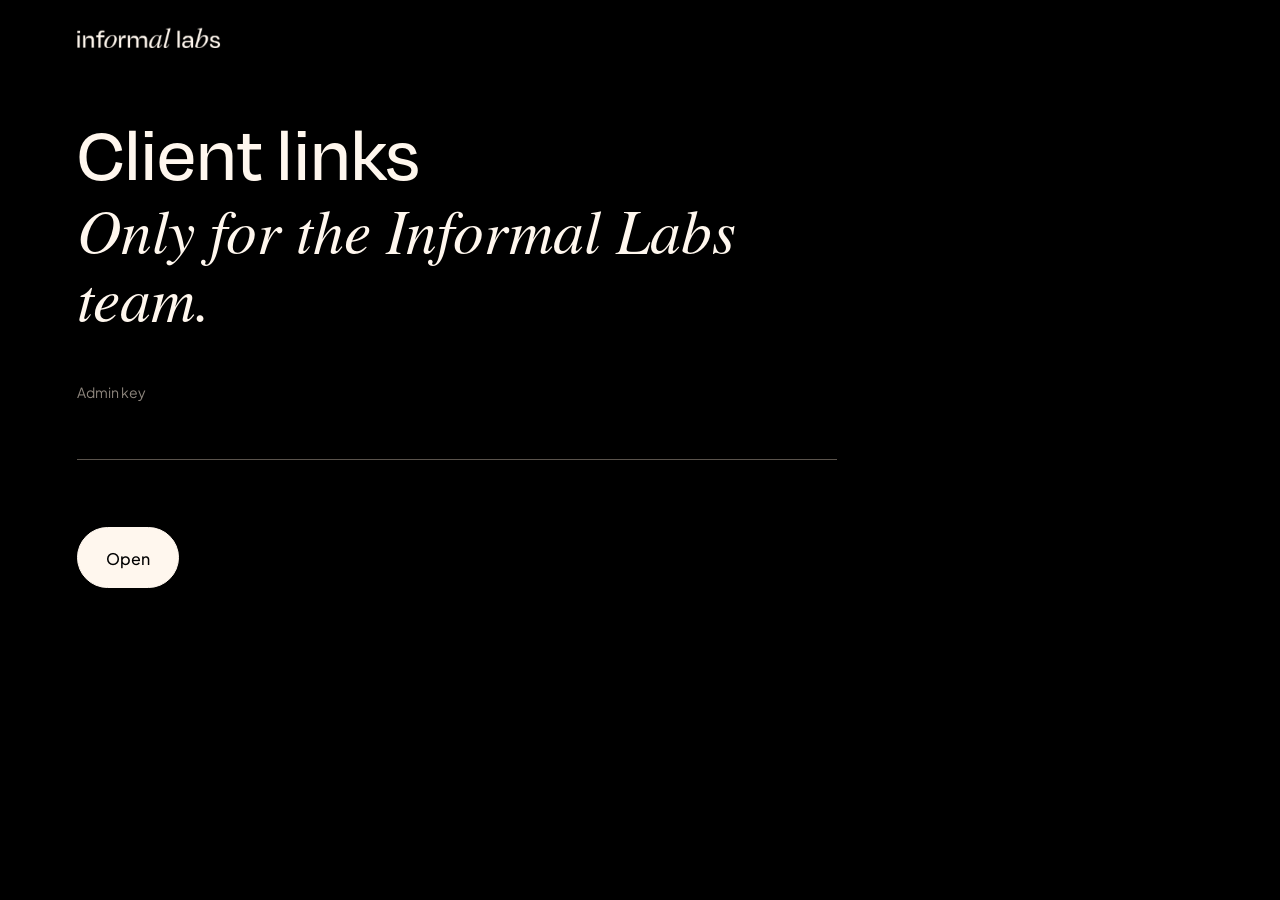
==== admin.html @ d2001a32 "Informal Labs client welcome page Co-Authored-By: Claude Opus 5.5 <noreply@anthropic.com> Claude-Ses" ====
<!doctype html>
<html lang="en">
<head>
<meta charset="utf-8">
<meta name="viewport" content="width=device-width, initial-scale=1">
<meta name="robots" content="noindex, nofollow">
<title>Client links</title>
<link rel="icon" href="favicon.svg" type="image/svg+xml">
<link rel="stylesheet" href="styles.css">
<style>
  [hidden] { display: none !important; }
  main { align-items: flex-start; }
  .screen { display: block; }
  .row { display: grid; grid-template-columns: repeat(3, minmax(0, 1fr)); gap: 28px; max-width: 1000px; }
  .row .field { margin-top: 32px; }
  .field input { font-size: 26px; }
  .result { margin-top: 36px; max-width: 900px; border-top: 1px solid var(--line); padding-top: 24px; display: none; }
  .result.is-on { display: block; }
  .url { font-family: var(--ui); font-size: 16px; word-break: break-all; margin: 8px 0 16px; }
  .message { white-space: pre-wrap; font-size: 16px; color: #cfc6bc; border-left: 1px solid var(--line-strong); padding-left: 16px; margin: 8px 0 16px; max-width: 60ch; }
  table { width: 100%; max-width: 1000px; border-collapse: collapse; margin-top: 18px; font-family: var(--ui); font-size: 14px; }
  th { text-align: left; font-weight: 500; color: var(--muted); padding: 10px 12px 10px 0; border-bottom: 1px solid var(--line); }
  td { padding: 12px 12px 12px 0; border-bottom: 1px solid var(--line); vertical-align: top; }
  .state-used { color: var(--cream); }
  .state-waiting, .state-opened { color: var(--muted); }
  .state-expired { color: var(--error); }
  section + section { margin-top: 72px; }
  @media (max-width: 760px) { .row { grid-template-columns: 1fr; gap: 0; } table { font-size: 13px; } .hide-sm { display: none; } }
</style>
</head>
<body class="is-quiet">
<header class="top"><img src="logo.png" alt="Informal Labs" class="logo" width="160" height="22"></header>
<main>
  <div style="width:100%">
    <section class="screen" id="login">
      <h2>Client links<span class="italic">Only for the Informal Labs team.</span></h2>
      <div class="field"><label for="key">Admin key</label><input id="key" type="password" autocomplete="current-password"></div>
      <p class="error" id="keyerr" role="alert"></p>
      <div class="actions"><button class="btn" id="unlock" type="button">Open</button></div>
    </section>

    <div id="tools" hidden>
      <section class="screen">
        <h2>New client link</h2>
        <p class="hint">Each link works once and lasts 30 days. Anything you fill in here is pre-filled for the client, who can still change it.</p>
        <div class="row">
          <div class="field"><label for="company">Company</label><input id="company" placeholder="Lumen Coffee"></div>
          <div class="field"><label for="first_name">First name</label><input id="first_name" placeholder="Sofia"></div>
          <div class="field"><label for="email">Email</label><input id="email" type="email" placeholder="sofia@lumen.com"></div>
        </div>
        <p class="error" id="createerr" role="alert"></p>
        <div class="actions"><button class="btn" id="create" type="button">Create link</button></div>
        <div class="result" id="result">
          <p class="hint">Their link</p>
          <p class="url" id="url"></p>
          <div class="actions" style="margin-top:0"><button class="btn" id="copyurl" type="button">Copy link</button><button class="link" id="copymsg" type="button">Copy link with message</button><span class="hint" id="copied" style="margin:0"></span></div>
          <p class="hint" style="margin-top:22px">Message</p>
          <p class="message" id="msg"></p>
        </div>
      </section>
      <section class="screen">
        <h2>Recent links</h2>
        <table><thead><tr><th>Company</th><th class="hide-sm">Email</th><th>Created</th><th>Status</th></tr></thead><tbody id="list"></tbody></table>
      </section>
    </div>
  </div>
</main>
<script>
(function () {
  var API = "https://nxkrzbxlizqtecxgurxu.supabase.co/functions/v1/onboarding";
  var base = location.origin + "/";
  var key = "";
  try { key = localStorage.getItem("il_admin_key") || ""; } catch (e) {}
  var $ = function (id) { return document.getElementById(id); };
  function post(body) { return fetch(API, { method: "POST", headers: { "Content-Type": "application/json" }, body: JSON.stringify(body) }).then(function (r) { return r.json(); }); }
  function fmt(d) { return d ? new Date(d).toLocaleDateString(undefined, { day: "numeric", month: "short" }) : ""; }
  function esc(s) { return String(s || "").replace(/[&<>"']/g, function (c) { return { "&": "&amp;", "<": "&lt;", ">": "&gt;", '"': "&quot;", "'": "&#39;" }[c]; }); }

  function load() {
    return post({ action: "list", admin_key: key }).then(function (j) {
      if (!j.ok) throw new Error("unauthorized");
      $("list").innerHTML = j.invites.map(function (i) {
        var state = i.used_at ? ["used", "Submitted " + fmt(i.used_at)] : new Date(i.expires_at) < new Date() ? ["expired", "Expired"] : i.opened_at ? ["opened", "Opened, not sent"] : ["waiting", "Not opened yet"];
        return "<tr><td>" + esc(i.company || "No name") + "</td><td class=\"hide-sm\">" + esc(i.email) + "</td><td>" + fmt(i.created_at) + "</td><td class=\"state-" + state[0] + "\">" + state[1] + "</td></tr>";
      }).join("") || "<tr><td colspan=\"4\" class=\"muted\">No links yet. Create the first one above.</td></tr>";
    });
  }
  function unlock() {
    key = $("key").value.trim() || key;
    load().then(function () {
      try { localStorage.setItem("il_admin_key", key); } catch (e) {}
      $("login").hidden = true; $("tools").hidden = false; $("company").focus();
    }).catch(function () { $("keyerr").textContent = "That key didn't work. Check it and try again."; $("login").hidden = false; });
  }
  $("unlock").addEventListener("click", unlock);
  $("key").addEventListener("keydown", function (e) { if (e.key === "Enter") unlock(); });
  if (key) unlock();

  $("create").addEventListener("click", function () {
    var btn = $("create"); btn.disabled = true; $("createerr").textContent = "";
    post({ action: "create", admin_key: key, company: $("company").value, first_name: $("first_name").value, email: $("email").value })
      .then(function (j) {
        btn.disabled = false;
        if (!j.ok) { $("createerr").textContent = "Couldn't create the link. Try again."; return; }
        var url = base + "?t=" + j.token;
        var name = $("first_name").value.trim();
        $("url").textContent = url;
        $("msg").textContent = "Hey" + (name ? " " + name : "") + ",\n\nSo happy to be starting this together. Here's your personal welcome page, it takes about two minutes and sets everything up on our side:\n\n" + url + "\n\nOnce you're done you can book our kickoff call right there.\n\nTalk soon,\nTomás";
        $("result").classList.add("is-on");
        ["company", "first_name", "email"].forEach(function (id) { $(id).value = ""; });
        load();
      }).catch(function () { btn.disabled = false; $("createerr").textContent = "No connection. Try again."; });
  });
  function copy(text) { navigator.clipboard.writeText(text).then(function () { $("copied").textContent = "Copied"; setTimeout(function () { $("copied").textContent = ""; }, 1800); }); }
  $("copyurl").addEventListener("click", function () { copy($("url").textContent); });
  $("copymsg").addEventListener("click", function () { copy($("msg").textContent); });
})();
</script>
</body>
</html>
---- styles.css ----
@font-face { font-family: "Degular"; src: url("fonts/Degular-Medium.woff2") format("woff2"); font-weight: 500; font-display: swap; }
@font-face { font-family: "Degular"; src: url("fonts/Degular-Regular.woff2") format("woff2"); font-weight: 400; font-display: swap; }
@font-face { font-family: "Stix General"; src: url("fonts/STIXGeneralItalic.woff2") format("woff2"); font-weight: 400; font-style: italic; font-display: swap; }
@font-face { font-family: "Satoshi"; src: url("fonts/Satoshi-Regular.woff2") format("woff2"); font-weight: 400; font-display: swap; }
@font-face { font-family: "Satoshi"; src: url("fonts/Satoshi-Medium.woff2") format("woff2"); font-weight: 500; font-display: swap; }
@font-face { font-family: "Plus Jakarta"; src: url("fonts/PlusJakartaSans-Regular.woff2") format("woff2"); font-weight: 400; font-display: swap; }
@font-face { font-family: "Plus Jakarta"; src: url("fonts/PlusJakartaSans-Medium.woff2") format("woff2"); font-weight: 500; font-display: swap; }

:root {
  --black: #000000;
  --cream: #fff7ee;
  --muted: #8f877e;
  --line: #2b2723;
  --line-strong: #5a534c;
  --error: #f2b8a2;
  --display: "Degular", Impact, sans-serif;
  --accent: "Stix General", Georgia, serif;
  --body: "Satoshi", "Helvetica Neue", Arial, sans-serif;
  --ui: "Plus Jakarta", "Helvetica Neue", Arial, sans-serif;
  --gutter: clamp(20px, 6vw, 96px);
}

* { box-sizing: border-box; }
html, body { margin: 0; height: 100%; }
body {
  background: var(--black);
  color: var(--cream);
  font-family: var(--body);
  font-size: 18px;
  line-height: 1.55;
  -webkit-font-smoothing: antialiased;
  overflow-x: hidden;
}

/* Background motion: sits behind everything, heavily veiled so text always wins */
.bg { position: fixed; inset: 0; width: 100%; height: 100%; object-fit: cover; opacity: 0; transition: opacity 1.6s ease; z-index: 0; }
.bg.is-ready { opacity: 1; }
.veil { position: fixed; inset: 0; z-index: 1; background: linear-gradient(90deg, rgba(0,0,0,.92) 0%, rgba(0,0,0,.78) 55%, rgba(0,0,0,.55) 100%); transition: background 1s ease; }
body.is-quiet .veil { background: rgba(0,0,0,.9); }

.top { position: fixed; top: 0; left: 0; right: 0; z-index: 3; padding: 28px var(--gutter) 0; }
.logo { display: block; height: 20px; width: auto; }
.progress { margin-top: 22px; height: 1px; background: var(--line); }
.progress span { display: block; height: 100%; width: 0; background: var(--cream); transition: width .6s cubic-bezier(.2,.7,.2,1); }

main { position: relative; z-index: 2; min-height: 100vh; min-height: 100dvh; display: flex; align-items: center; padding: 120px var(--gutter) 80px; }

.screen { display: none; width: 100%; max-width: 980px; }
.screen.is-active { display: block; animation: rise .7s cubic-bezier(.2,.7,.2,1) both; }
@keyframes rise { from { opacity: 0; transform: translateY(18px); } to { opacity: 1; transform: none; } }

h1, h2 { font-family: var(--display); font-weight: 500; margin: 0; letter-spacing: -0.01em; }
h1 { font-size: clamp(56px, 11vw, 168px); line-height: .9; }
h2 { font-size: clamp(36px, 6vw, 84px); line-height: .98; max-width: 16ch; }
.italic { display: block; font-family: var(--accent); font-style: italic; font-weight: 400; letter-spacing: 0; }
h1 .italic { font-size: .62em; line-height: 1.05; margin-top: .18em; }
h2 .italic { font-size: .8em; line-height: 1.1; margin-top: .1em; }

.lede { font-size: clamp(18px, 1.6vw, 21px); max-width: 52ch; margin: 28px 0 0; }
.muted { color: var(--muted); }
.hint { font-family: var(--ui); font-size: 14px; color: var(--muted); margin: 14px 0 0; }

/* Answer field: one big underlined line */
.field { margin-top: 44px; max-width: 760px; }
.field + .field { margin-top: 28px; }
.field label { display: block; font-family: var(--ui); font-size: 14px; color: var(--muted); margin-bottom: 6px; }
.field input, .field textarea {
  width: 100%; background: transparent; border: 0; border-bottom: 1px solid var(--line-strong);
  color: var(--cream); font-family: var(--display); font-weight: 400; font-size: clamp(26px, 3.4vw, 44px);
  line-height: 1.2; padding: 8px 0 12px; border-radius: 0; outline: none; resize: none;
}
.field textarea { font-family: var(--body); font-size: clamp(20px, 2vw, 26px); line-height: 1.45; min-height: 3.2em; }
.field input::placeholder, .field textarea::placeholder { color: #4a443e; }
.field input:focus, .field textarea:focus { border-bottom-color: var(--cream); }
.field.has-error input, .field.has-error textarea { border-bottom-color: var(--error); }
.error { font-family: var(--ui); font-size: 14px; color: var(--error); margin: 10px 0 0; min-height: 1.2em; }

.actions { display: flex; align-items: center; gap: 22px; margin-top: 40px; flex-wrap: wrap; }
.btn {
  font-family: var(--ui); font-weight: 500; font-size: 16px; letter-spacing: .01em;
  background: var(--cream); color: var(--black); border: 1px solid var(--cream);
  padding: 15px 28px; border-radius: 999px; cursor: pointer; transition: background .2s, color .2s;
}
.btn:hover { background: transparent; color: var(--cream); }
.btn[disabled] { opacity: .5; cursor: wait; }
.link { font-family: var(--ui); font-size: 15px; color: var(--muted); background: none; border: 0; padding: 0; cursor: pointer; text-decoration: underline; text-underline-offset: 4px; }
.link:hover { color: var(--cream); }
.keys { font-family: var(--ui); font-size: 13px; color: var(--muted); }
.keys kbd { font-family: inherit; border: 1px solid var(--line-strong); border-radius: 4px; padding: 1px 6px; }

:focus-visible { outline: 2px solid var(--cream); outline-offset: 4px; }
.field input:focus-visible, .field textarea:focus-visible { outline: none; }

/* What happens next: a real sequence, so it is numbered */
.timeline { list-style: none; margin: 56px 0 0; padding: 0; display: grid; grid-template-columns: repeat(4, minmax(0, 1fr)); gap: 0; border-top: 1px solid var(--line); max-width: 1100px; }
.timeline li { padding: 22px 24px 0 0; position: relative; }
.timeline li::before { content: ""; position: absolute; top: -4px; left: 0; width: 7px; height: 7px; border-radius: 50%; background: var(--cream); }
.timeline .when { font-family: var(--ui); font-size: 13px; color: var(--muted); }
.timeline .what { font-family: var(--display); font-weight: 500; font-size: 26px; line-height: 1.05; margin: 6px 0 8px; }
.timeline p { margin: 0; font-size: 15px; color: #cfc6bc; max-width: 26ch; }

.booking { margin-top: 72px; max-width: 1100px; }
.booking h3 { font-family: var(--display); font-weight: 500; font-size: clamp(30px, 4vw, 52px); margin: 0; line-height: 1; }
.booking .frame { margin-top: 24px; border: 1px solid var(--line); border-radius: 14px; overflow: hidden; background: #000; }
/* Google's booking page has no dark mode; invert it so it sits inside an all-black page */
.booking iframe { display: block; width: 100%; height: 720px; border: 0; filter: invert(.92) hue-rotate(180deg); background: #fff; }

.screen.is-wide { max-width: 1100px; }
body.is-final main { align-items: flex-start; }

@media (max-width: 760px) {
  body { font-size: 17px; }
  .top { padding-top: 20px; }
  main { padding-top: 100px; }
  .timeline { grid-template-columns: 1fr; border-top: 0; border-left: 1px solid var(--line); }
  .timeline li { padding: 0 0 28px 22px; }
  .timeline li::before { top: 8px; left: -4px; }
  .booking iframe { height: 860px; }
  .keys { display: none; }
}

@media (prefers-reduced-motion: reduce) {
  .screen.is-active { animation: none; }
  .bg { display: none; }
  .progress span, .veil { transition: none; }
}
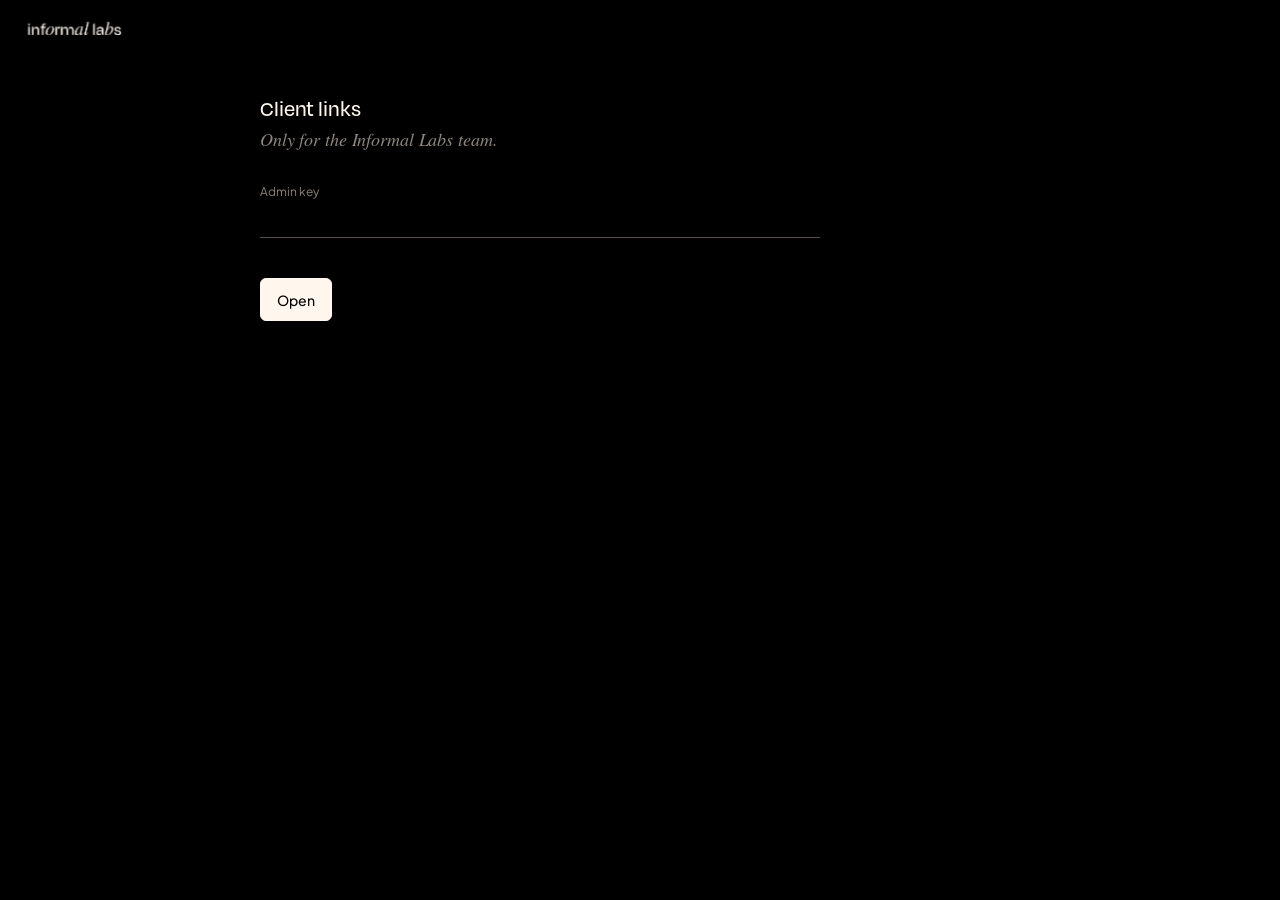
==== commit f70bb976: "Minimal Typeform-style redesign, plain black background Co-Authored-By: Claude Opus 5.5 <noreply@ant" ====
--- a/admin.html
+++ b/admin.html
@@ -11,27 +11,29 @@
   [hidden] { display: none !important; }
   main { align-items: flex-start; }
   .screen { display: block; }
-  .row { display: grid; grid-template-columns: repeat(3, minmax(0, 1fr)); gap: 28px; max-width: 1000px; }
-  .row .field { margin-top: 32px; }
-  .field input { font-size: 26px; }
-  .result { margin-top: 36px; max-width: 900px; border-top: 1px solid var(--line); padding-top: 24px; display: none; }
+  .wrap { width: 100%; max-width: 760px; }
+  .row { display: grid; grid-template-columns: repeat(3, minmax(0, 1fr)); gap: 20px; }
+  .row .field { margin-top: 20px; }
+  .field input { font-size: 16px; }
+  h2 { margin-bottom: 4px; }
+  .result { margin-top: 28px; border-top: 1px solid var(--line); padding-top: 24px; display: none; }
   .result.is-on { display: block; }
-  .url { font-family: var(--ui); font-size: 16px; word-break: break-all; margin: 8px 0 16px; }
-  .message { white-space: pre-wrap; font-size: 16px; color: #cfc6bc; border-left: 1px solid var(--line-strong); padding-left: 16px; margin: 8px 0 16px; max-width: 60ch; }
-  table { width: 100%; max-width: 1000px; border-collapse: collapse; margin-top: 18px; font-family: var(--ui); font-size: 14px; }
+  .url { font-family: var(--ui); font-size: 14px; word-break: break-all; margin: 8px 0 16px; }
+  .message { white-space: pre-wrap; font-size: 14px; color: #cfc6bc; border-left: 1px solid var(--line-strong); padding-left: 16px; margin: 8px 0 16px; max-width: 60ch; }
+  table { width: 100%; border-collapse: collapse; margin-top: 14px; font-family: var(--ui); font-size: 13px; }
   th { text-align: left; font-weight: 500; color: var(--muted); padding: 10px 12px 10px 0; border-bottom: 1px solid var(--line); }
   td { padding: 12px 12px 12px 0; border-bottom: 1px solid var(--line); vertical-align: top; }
   .state-used { color: var(--cream); }
   .state-waiting, .state-opened { color: var(--muted); }
   .state-expired { color: var(--error); }
-  section + section { margin-top: 72px; }
+  section + section { margin-top: 56px; }
   @media (max-width: 760px) { .row { grid-template-columns: 1fr; gap: 0; } table { font-size: 13px; } .hide-sm { display: none; } }
 </style>
 </head>
 <body class="is-quiet">
 <header class="top"><img src="logo.png" alt="Informal Labs" class="logo" width="160" height="22"></header>
 <main>
-  <div style="width:100%">
+  <div class="wrap">
     <section class="screen" id="login">
       <h2>Client links<span class="italic">Only for the Informal Labs team.</span></h2>
       <div class="field"><label for="key">Admin key</label><input id="key" type="password" autocomplete="current-password"></div>
--- a/styles.css
+++ b/styles.css
@@ -10,6 +10,7 @@
   --black: #000000;
   --cream: #fff7ee;
   --muted: #8f877e;
+  --faint: #4a443e;
   --line: #2b2723;
   --line-strong: #5a534c;
   --error: #f2b8a2;
@@ -17,110 +18,105 @@
   --accent: "Stix General", Georgia, serif;
   --body: "Satoshi", "Helvetica Neue", Arial, sans-serif;
   --ui: "Plus Jakarta", "Helvetica Neue", Arial, sans-serif;
-  --gutter: clamp(20px, 6vw, 96px);
 }
 
 * { box-sizing: border-box; }
-html, body { margin: 0; height: 100%; }
+html, body { margin: 0; min-height: 100%; }
 body {
   background: var(--black);
   color: var(--cream);
   font-family: var(--body);
-  font-size: 18px;
+  font-size: 15px;
   line-height: 1.55;
   -webkit-font-smoothing: antialiased;
   overflow-x: hidden;
 }
 
-/* Background motion: sits behind everything, heavily veiled so text always wins */
-.bg { position: fixed; inset: 0; width: 100%; height: 100%; object-fit: cover; opacity: 0; transition: opacity 1.6s ease; z-index: 0; }
-.bg.is-ready { opacity: 1; }
-.veil { position: fixed; inset: 0; z-index: 1; background: linear-gradient(90deg, rgba(0,0,0,.92) 0%, rgba(0,0,0,.78) 55%, rgba(0,0,0,.55) 100%); transition: background 1s ease; }
-body.is-quiet .veil { background: rgba(0,0,0,.9); }
+/* Thin progress line pinned to the very top, logo sits under it */
+.top { position: fixed; top: 0; left: 0; right: 0; z-index: 3; }
+.progress { height: 2px; background: var(--line); }
+.progress span { display: block; height: 100%; width: 0; background: var(--cream); transition: width .5s cubic-bezier(.2,.7,.2,1); }
+.logo { display: block; height: 13px; width: auto; margin: 22px 28px 0; }
 
-.top { position: fixed; top: 0; left: 0; right: 0; z-index: 3; padding: 28px var(--gutter) 0; }
-.logo { display: block; height: 20px; width: auto; }
-.progress { margin-top: 22px; height: 1px; background: var(--line); }
-.progress span { display: block; height: 100%; width: 0; background: var(--cream); transition: width .6s cubic-bezier(.2,.7,.2,1); }
+main { position: relative; z-index: 2; min-height: 100vh; min-height: 100dvh; display: flex; align-items: center; justify-content: center; padding: 96px 24px 72px; }
 
-main { position: relative; z-index: 2; min-height: 100vh; min-height: 100dvh; display: flex; align-items: center; padding: 120px var(--gutter) 80px; }
+.screen { display: none; width: 100%; max-width: 560px; }
+.screen.is-active { display: block; animation: rise .45s cubic-bezier(.2,.7,.2,1) both; }
+@keyframes rise { from { opacity: 0; transform: translateY(10px); } to { opacity: 1; transform: none; } }
 
-.screen { display: none; width: 100%; max-width: 980px; }
-.screen.is-active { display: block; animation: rise .7s cubic-bezier(.2,.7,.2,1) both; }
-@keyframes rise { from { opacity: 0; transform: translateY(18px); } to { opacity: 1; transform: none; } }
+h1, h2 { font-family: var(--display); font-weight: 500; margin: 0; letter-spacing: -0.005em; }
+h1 { font-size: 34px; line-height: 1.1; }
+h2 { font-size: 22px; line-height: 1.3; }
+.italic { display: block; font-family: var(--accent); font-style: italic; font-weight: 400; color: var(--muted); }
+h1 .italic { font-size: 22px; line-height: 1.3; margin-top: 4px; }
+h2 .italic { font-size: 18px; line-height: 1.35; margin-top: 4px; }
 
-h1, h2 { font-family: var(--display); font-weight: 500; margin: 0; letter-spacing: -0.01em; }
-h1 { font-size: clamp(56px, 11vw, 168px); line-height: .9; }
-h2 { font-size: clamp(36px, 6vw, 84px); line-height: .98; max-width: 16ch; }
-.italic { display: block; font-family: var(--accent); font-style: italic; font-weight: 400; letter-spacing: 0; }
-h1 .italic { font-size: .62em; line-height: 1.05; margin-top: .18em; }
-h2 .italic { font-size: .8em; line-height: 1.1; margin-top: .1em; }
+.count { font-family: var(--ui); font-size: 12px; color: var(--muted); margin: 0 0 10px; }
+.lede { font-size: 15px; color: #cfc6bc; max-width: 46ch; margin: 16px 0 0; }
+.muted { color: var(--muted); }
+.hint { font-family: var(--ui); font-size: 13px; color: var(--muted); margin: 6px 0 0; }
 
-.lede { font-size: clamp(18px, 1.6vw, 21px); max-width: 52ch; margin: 28px 0 0; }
-.muted { color: var(--muted); }
-.hint { font-family: var(--ui); font-size: 14px; color: var(--muted); margin: 14px 0 0; }
-
-/* Answer field: one big underlined line */
-.field { margin-top: 44px; max-width: 760px; }
-.field + .field { margin-top: 28px; }
-.field label { display: block; font-family: var(--ui); font-size: 14px; color: var(--muted); margin-bottom: 6px; }
+/* Answer field: one underlined line */
+.field { margin-top: 28px; }
+.field + .field { margin-top: 10px; }
+.field label { display: block; font-family: var(--ui); font-size: 12px; color: var(--muted); margin-bottom: 2px; }
 .field input, .field textarea {
   width: 100%; background: transparent; border: 0; border-bottom: 1px solid var(--line-strong);
-  color: var(--cream); font-family: var(--display); font-weight: 400; font-size: clamp(26px, 3.4vw, 44px);
-  line-height: 1.2; padding: 8px 0 12px; border-radius: 0; outline: none; resize: none;
+  color: var(--cream); font-family: var(--body); font-weight: 400; font-size: 20px;
+  line-height: 1.35; padding: 6px 0 8px; border-radius: 0; outline: none; resize: none;
 }
-.field textarea { font-family: var(--body); font-size: clamp(20px, 2vw, 26px); line-height: 1.45; min-height: 3.2em; }
-.field input::placeholder, .field textarea::placeholder { color: #4a443e; }
+.field textarea { font-size: 17px; line-height: 1.5; min-height: 3.4em; }
+.field input::placeholder, .field textarea::placeholder { color: var(--faint); }
 .field input:focus, .field textarea:focus { border-bottom-color: var(--cream); }
 .field.has-error input, .field.has-error textarea { border-bottom-color: var(--error); }
-.error { font-family: var(--ui); font-size: 14px; color: var(--error); margin: 10px 0 0; min-height: 1.2em; }
+.error { font-family: var(--ui); font-size: 12px; color: var(--error); margin: 6px 0 0; min-height: 1.2em; }
 
-.actions { display: flex; align-items: center; gap: 22px; margin-top: 40px; flex-wrap: wrap; }
+.actions { display: flex; align-items: center; gap: 14px; margin-top: 20px; flex-wrap: wrap; }
 .btn {
-  font-family: var(--ui); font-weight: 500; font-size: 16px; letter-spacing: .01em;
+  font-family: var(--ui); font-weight: 500; font-size: 14px;
   background: var(--cream); color: var(--black); border: 1px solid var(--cream);
-  padding: 15px 28px; border-radius: 999px; cursor: pointer; transition: background .2s, color .2s;
+  padding: 8px 16px; border-radius: 6px; cursor: pointer; transition: opacity .15s;
 }
-.btn:hover { background: transparent; color: var(--cream); }
+.btn:hover { opacity: .85; }
 .btn[disabled] { opacity: .5; cursor: wait; }
-.link { font-family: var(--ui); font-size: 15px; color: var(--muted); background: none; border: 0; padding: 0; cursor: pointer; text-decoration: underline; text-underline-offset: 4px; }
+.link { font-family: var(--ui); font-size: 13px; color: var(--muted); background: none; border: 0; padding: 0; cursor: pointer; text-decoration: underline; text-underline-offset: 3px; }
 .link:hover { color: var(--cream); }
-.keys { font-family: var(--ui); font-size: 13px; color: var(--muted); }
-.keys kbd { font-family: inherit; border: 1px solid var(--line-strong); border-radius: 4px; padding: 1px 6px; }
+.keys { font-family: var(--ui); font-size: 12px; color: var(--muted); }
+.keys kbd { font-family: inherit; font-size: 11px; border: 1px solid var(--line-strong); border-radius: 4px; padding: 0 5px; }
 
-:focus-visible { outline: 2px solid var(--cream); outline-offset: 4px; }
+:focus-visible { outline: 2px solid var(--cream); outline-offset: 3px; }
 .field input:focus-visible, .field textarea:focus-visible { outline: none; }
 
-/* What happens next: a real sequence, so it is numbered */
-.timeline { list-style: none; margin: 56px 0 0; padding: 0; display: grid; grid-template-columns: repeat(4, minmax(0, 1fr)); gap: 0; border-top: 1px solid var(--line); max-width: 1100px; }
-.timeline li { padding: 22px 24px 0 0; position: relative; }
-.timeline li::before { content: ""; position: absolute; top: -4px; left: 0; width: 7px; height: 7px; border-radius: 50%; background: var(--cream); }
-.timeline .when { font-family: var(--ui); font-size: 13px; color: var(--muted); }
-.timeline .what { font-family: var(--display); font-weight: 500; font-size: 26px; line-height: 1.05; margin: 6px 0 8px; }
-.timeline p { margin: 0; font-size: 15px; color: #cfc6bc; max-width: 26ch; }
+/* What happens next: a real sequence, so it is a vertical timeline */
+.timeline { list-style: none; margin: 32px 0 0; padding: 0 0 0 18px; border-left: 1px solid var(--line); }
+.timeline li { position: relative; padding: 0 0 20px; }
+.timeline li:last-child { padding-bottom: 0; }
+.timeline li::before { content: ""; position: absolute; top: 7px; left: -21px; width: 5px; height: 5px; border-radius: 50%; background: var(--cream); }
+.timeline .when { font-family: var(--ui); font-size: 12px; color: var(--muted); }
+.timeline .what { font-family: var(--display); font-weight: 500; font-size: 16px; line-height: 1.3; margin: 1px 0 2px; }
+.timeline p { margin: 0; font-size: 14px; color: #cfc6bc; }
 
-.booking { margin-top: 72px; max-width: 1100px; }
-.booking h3 { font-family: var(--display); font-weight: 500; font-size: clamp(30px, 4vw, 52px); margin: 0; line-height: 1; }
-.booking .frame { margin-top: 24px; border: 1px solid var(--line); border-radius: 14px; overflow: hidden; background: #000; }
+.booking { margin-top: 44px; }
+.booking h3 { font-family: var(--display); font-weight: 500; font-size: 20px; margin: 0; line-height: 1.3; }
+.booking .frame { margin-top: 16px; border: 1px solid var(--line); border-radius: 10px; overflow: hidden; background: #000; }
 /* Google's booking page has no dark mode; invert it so it sits inside an all-black page */
-.booking iframe { display: block; width: 100%; height: 720px; border: 0; filter: invert(.92) hue-rotate(180deg); background: #fff; }
+.booking iframe { display: block; width: 100%; height: 700px; border: 0; filter: invert(.92) hue-rotate(180deg); background: #fff; }
 
-.screen.is-wide { max-width: 1100px; }
+.screen.is-wide { max-width: 720px; }
 body.is-final main { align-items: flex-start; }
 
-@media (max-width: 760px) {
-  body { font-size: 17px; }
-  .top { padding-top: 20px; }
-  main { padding-top: 100px; }
-  .timeline { grid-template-columns: 1fr; border-top: 0; border-left: 1px solid var(--line); }
-  .timeline li { padding: 0 0 28px 22px; }
-  .timeline li::before { top: 8px; left: -4px; }
+@media (max-width: 600px) {
+  .logo { margin: 18px 20px 0; }
+  main { padding: 84px 20px 56px; align-items: flex-start; }
+  h1 { font-size: 28px; }
+  h1 .italic { font-size: 19px; }
+  h2 { font-size: 20px; }
+  .field input { font-size: 18px; }
   .booking iframe { height: 860px; }
   .keys { display: none; }
 }
 
 @media (prefers-reduced-motion: reduce) {
   .screen.is-active { animation: none; }
-  .bg { display: none; }
-  .progress span, .veil { transition: none; }
+  .progress span { transition: none; }
 }
